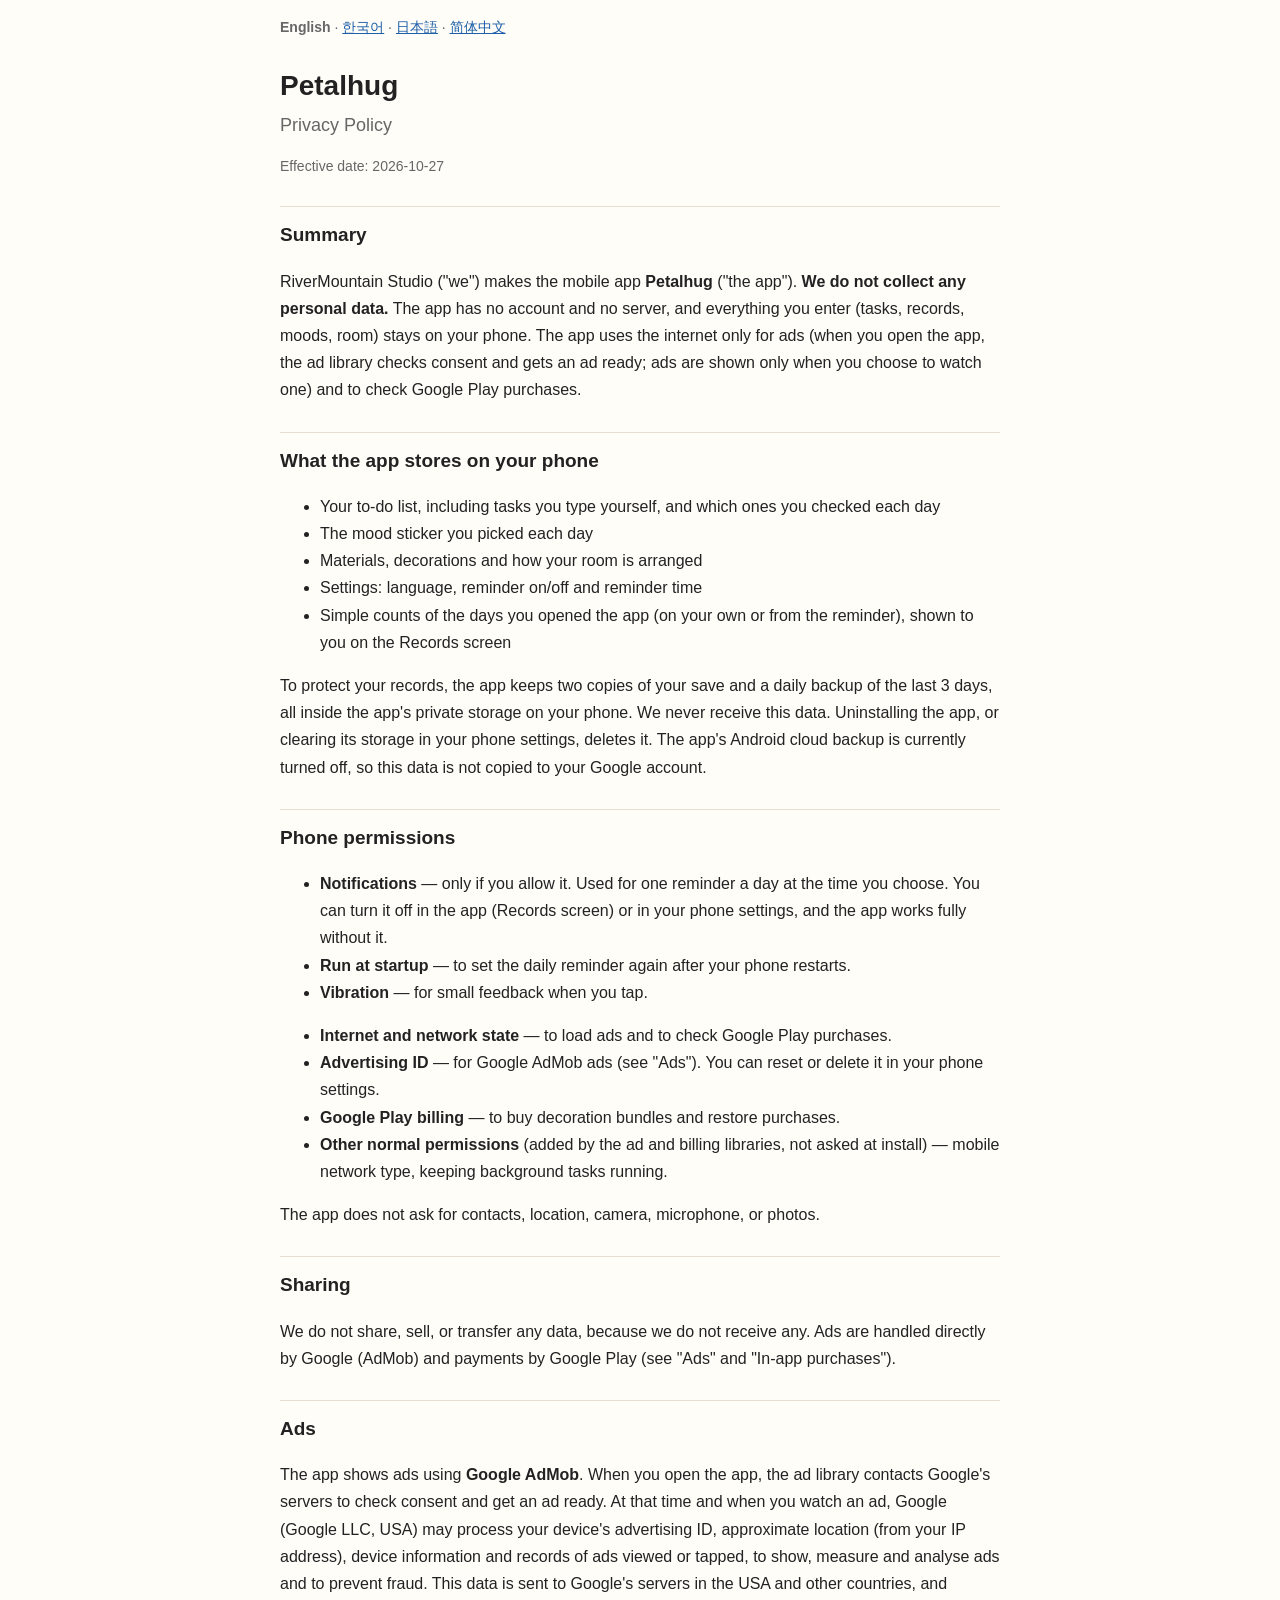
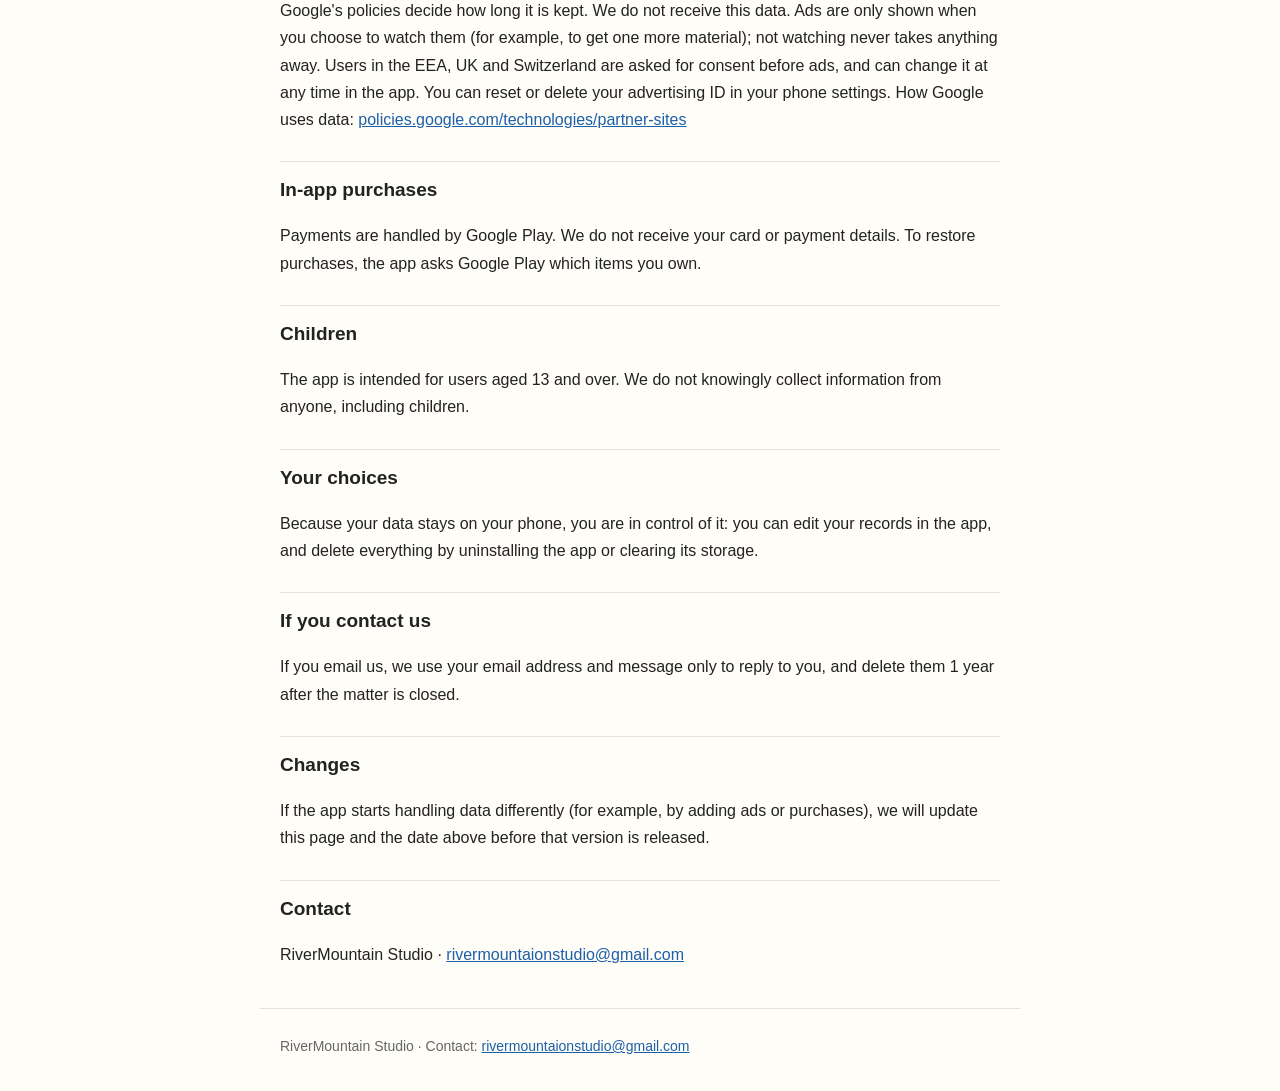
==== index.html @ 533d4680 "Privacy policy (en/ko/ja/zh)" ====
<!doctype html>
<html lang="en">
<head>
<meta charset="utf-8">
<meta name="viewport" content="width=device-width, initial-scale=1">
<meta name="robots" content="index,follow">
<title>Petalhug — Privacy Policy</title>
<link rel="stylesheet" href="style.css">
</head>
<body>
<header>
<nav class="langs" aria-label="Language"><strong>English</strong> · <a href="ko.html" hreflang="ko">한국어</a> · <a href="ja.html" hreflang="ja">日本語</a> · <a href="zh.html" hreflang="zh-Hans">简体中文</a></nav>
</header>
<main>
<h1>Petalhug<br><span class="sub">Privacy Policy</span></h1>
<p class="date">Effective date: 2026-10-27</p>
<section>
<h2>Summary</h2>
<p>RiverMountain Studio ("we") makes the mobile app <strong>Petalhug</strong> ("the app"). <strong>We do not collect any personal data.</strong> The app has no account and no server, and everything you enter (tasks, records, moods, room) stays on your phone. The app uses the internet only for ads (when you open the app, the ad library checks consent and gets an ad ready; ads are shown only when you choose to watch one) and to check Google Play purchases.</p>
</section>
<section>
<h2>What the app stores on your phone</h2>
<ul><li>Your to-do list, including tasks you type yourself, and which ones you checked each day</li><li>The mood sticker you picked each day</li><li>Materials, decorations and how your room is arranged</li><li>Settings: language, reminder on/off and reminder time</li><li>Simple counts of the days you opened the app (on your own or from the reminder), shown to you on the Records screen</li></ul><p>To protect your records, the app keeps two copies of your save and a daily backup of the last 3 days, all inside the app's private storage on your phone. We never receive this data. Uninstalling the app, or clearing its storage in your phone settings, deletes it. The app's Android cloud backup is currently turned off, so this data is not copied to your Google account.</p>
</section>
<section>
<h2>Phone permissions</h2>
<ul><li><strong>Notifications</strong> — only if you allow it. Used for one reminder a day at the time you choose. You can turn it off in the app (Records screen) or in your phone settings, and the app works fully without it.</li><li><strong>Run at startup</strong> — to set the daily reminder again after your phone restarts.</li><li><strong>Vibration</strong> — for small feedback when you tap.</li></ul><ul><li><strong>Internet and network state</strong> — to load ads and to check Google Play purchases.</li><li><strong>Advertising ID</strong> — for Google AdMob ads (see "Ads"). You can reset or delete it in your phone settings.</li><li><strong>Google Play billing</strong> — to buy decoration bundles and restore purchases.</li><li><strong>Other normal permissions</strong> (added by the ad and billing libraries, not asked at install) — mobile network type, keeping background tasks running.</li></ul><p>The app does not ask for contacts, location, camera, microphone, or photos.</p>
</section>
<section>
<h2>Sharing</h2>
<p>We do not share, sell, or transfer any data, because we do not receive any. Ads are handled directly by Google (AdMob) and payments by Google Play (see "Ads" and "In-app purchases").</p>
</section>
<section data-when="ads">
<h2>Ads</h2>
<p>The app shows ads using <strong>Google AdMob</strong>. When you open the app, the ad library contacts Google's servers to check consent and get an ad ready. At that time and when you watch an ad, Google (Google LLC, USA) may process your device's advertising ID, approximate location (from your IP address), device information and records of ads viewed or tapped, to show, measure and analyse ads and to prevent fraud. This data is sent to Google's servers in the USA and other countries, and Google's policies decide how long it is kept. We do not receive this data. Ads are only shown when you choose to watch them (for example, to get one more material); not watching never takes anything away. Users in the EEA, UK and Switzerland are asked for consent before ads, and can change it at any time in the app. You can reset or delete your advertising ID in your phone settings. How Google uses data: <a href="https://policies.google.com/technologies/partner-sites">policies.google.com/technologies/partner-sites</a></p>
</section>
<section data-when="purchases">
<h2>In-app purchases</h2>
<p>Payments are handled by Google Play. We do not receive your card or payment details. To restore purchases, the app asks Google Play which items you own.</p>
</section>
<section hidden data-when="cloudbackup">
<h2>Cloud backup</h2>
<p>If Android backup is turned on for your phone, Android may back up the app's save to your Google account so you can restore it on a new phone. This is handled by Google under your Google account settings; we cannot access it.</p>
</section>
<section>
<h2>Children</h2>
<p>The app is intended for users aged 13 and over. We do not knowingly collect information from anyone, including children.</p>
</section>
<section>
<h2>Your choices</h2>
<p>Because your data stays on your phone, you are in control of it: you can edit your records in the app, and delete everything by uninstalling the app or clearing its storage.</p>
</section>
<section>
<h2>If you contact us</h2>
<p>If you email us, we use your email address and message only to reply to you, and delete them 1 year after the matter is closed.</p>
</section>
<section>
<h2>Changes</h2>
<p>If the app starts handling data differently (for example, by adding ads or purchases), we will update this page and the date above before that version is released.</p>
</section>
<section>
<h2>Contact</h2>
<p>RiverMountain Studio · <a href="mailto:rivermountaionstudio@gmail.com">rivermountaionstudio@gmail.com</a></p>
</section>
</main>
<footer>
<p>RiverMountain Studio · Contact: <a href="mailto:rivermountaionstudio@gmail.com">rivermountaionstudio@gmail.com</a></p>
</footer>
</body>
</html>
---- style.css ----
/* No external fonts or scripts on purpose (privacy page must not track). */
:root { color-scheme: light dark; --fg:#222; --bg:#fffdf8; --muted:#666; --line:#e6dfd2; --link:#1d5fa8; --note:#fff4d6; }
@media (prefers-color-scheme: dark) { :root { --fg:#eee; --bg:#1b1a18; --muted:#aaa; --line:#3a3630; --link:#8cc0ff; --note:#3a3220; } }
* { box-sizing: border-box; }
body { margin:0; background:var(--bg); color:var(--fg); font: 16px/1.7 -apple-system, BlinkMacSystemFont, "Segoe UI", "Apple SD Gothic Neo", "Malgun Gothic", "Hiragino Sans", "Yu Gothic", "PingFang SC", "Microsoft YaHei", sans-serif; }
header, main, footer { max-width: 760px; margin: 0 auto; padding: 0 20px; }
header { padding-top: 16px; }
.langs { font-size: 14px; color: var(--muted); }
a { color: var(--link); }
h1 { font-size: 28px; line-height: 1.3; margin: 28px 0 8px; }
h1 .sub { font-size: 18px; font-weight: 500; color: var(--muted); }
h2 { font-size: 19px; margin: 28px 0 6px; padding-top: 12px; border-top: 1px solid var(--line); }
.date, .crumb, .small { font-size: 14px; color: var(--muted); }
.note { background: var(--note); padding: 8px 12px; border-radius: 6px; font-size: 14px; }
ul.products { padding-left: 20px; }
ul.products li { margin: 10px 0; }
code { font-size: 15px; }
footer { margin: 40px auto 32px; padding-top: 12px; border-top: 1px solid var(--line); font-size: 14px; color: var(--muted); }
main, footer { overflow-wrap: anywhere; }
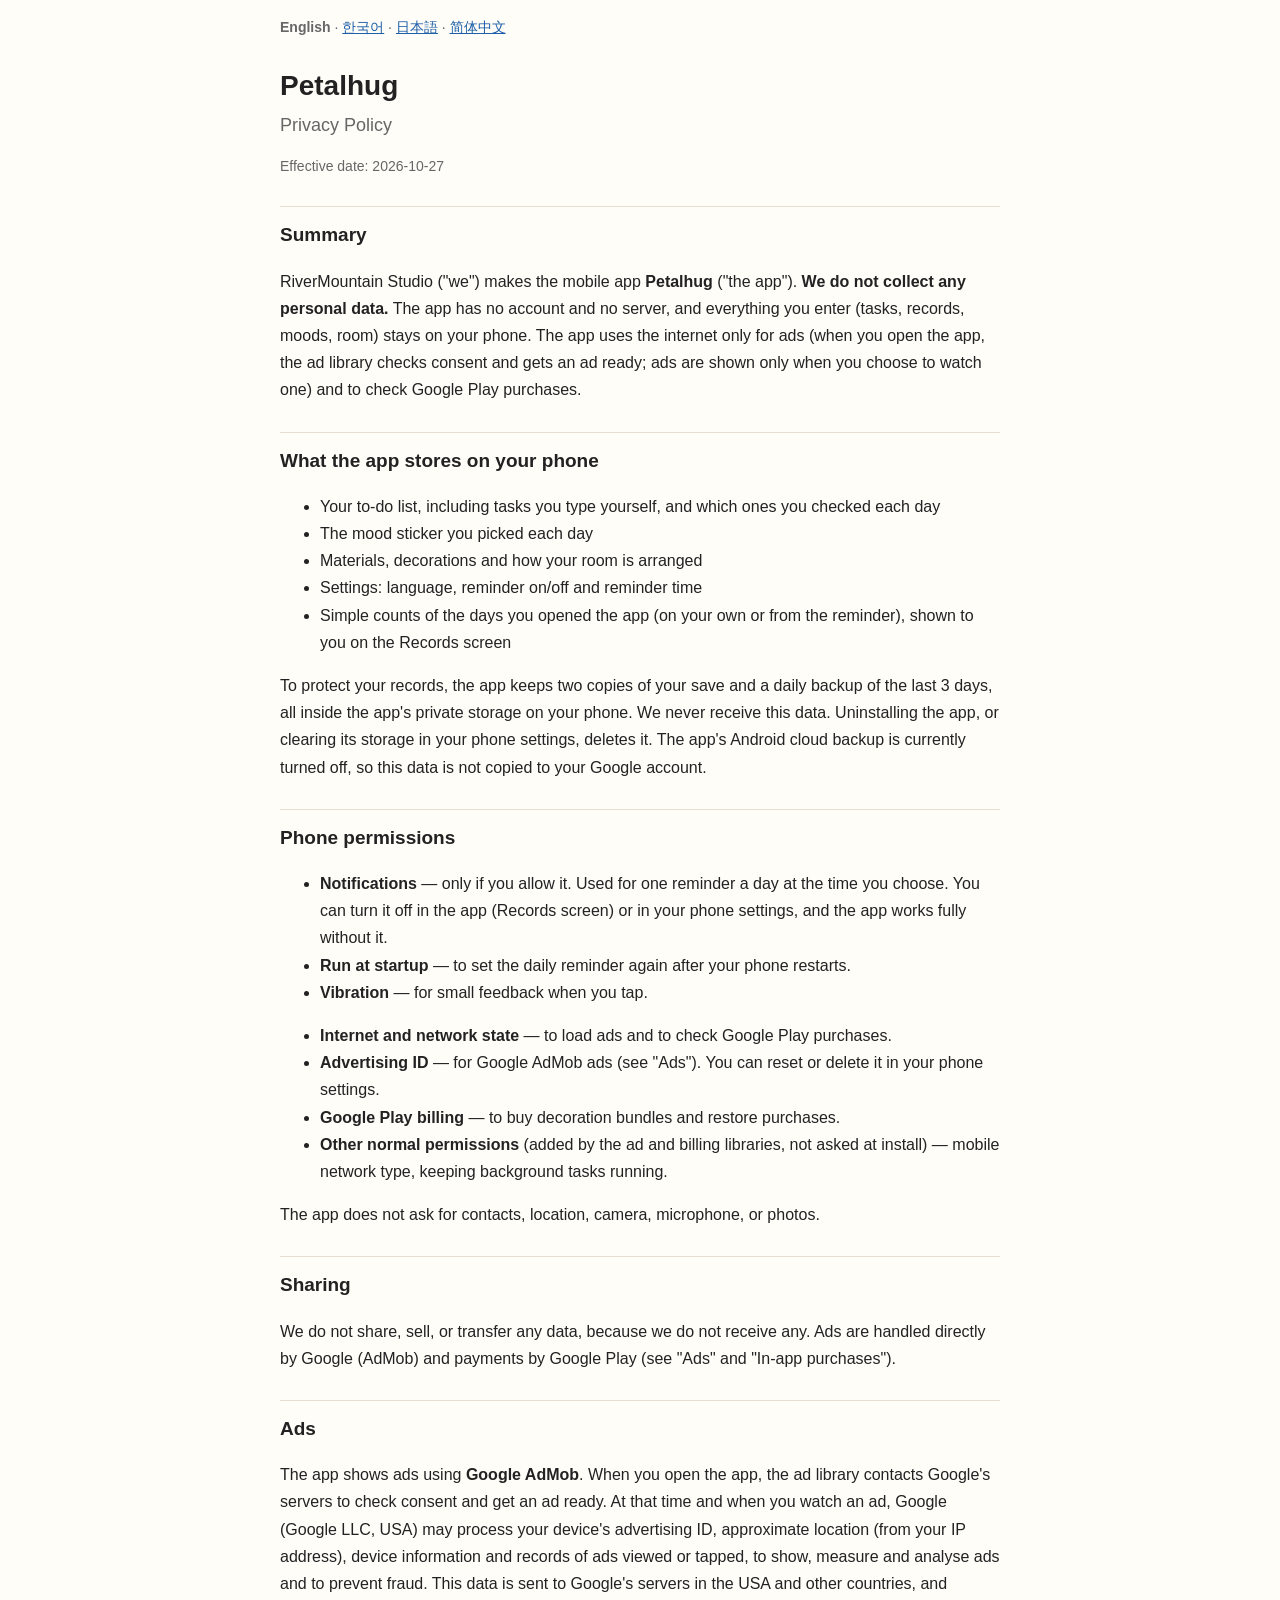
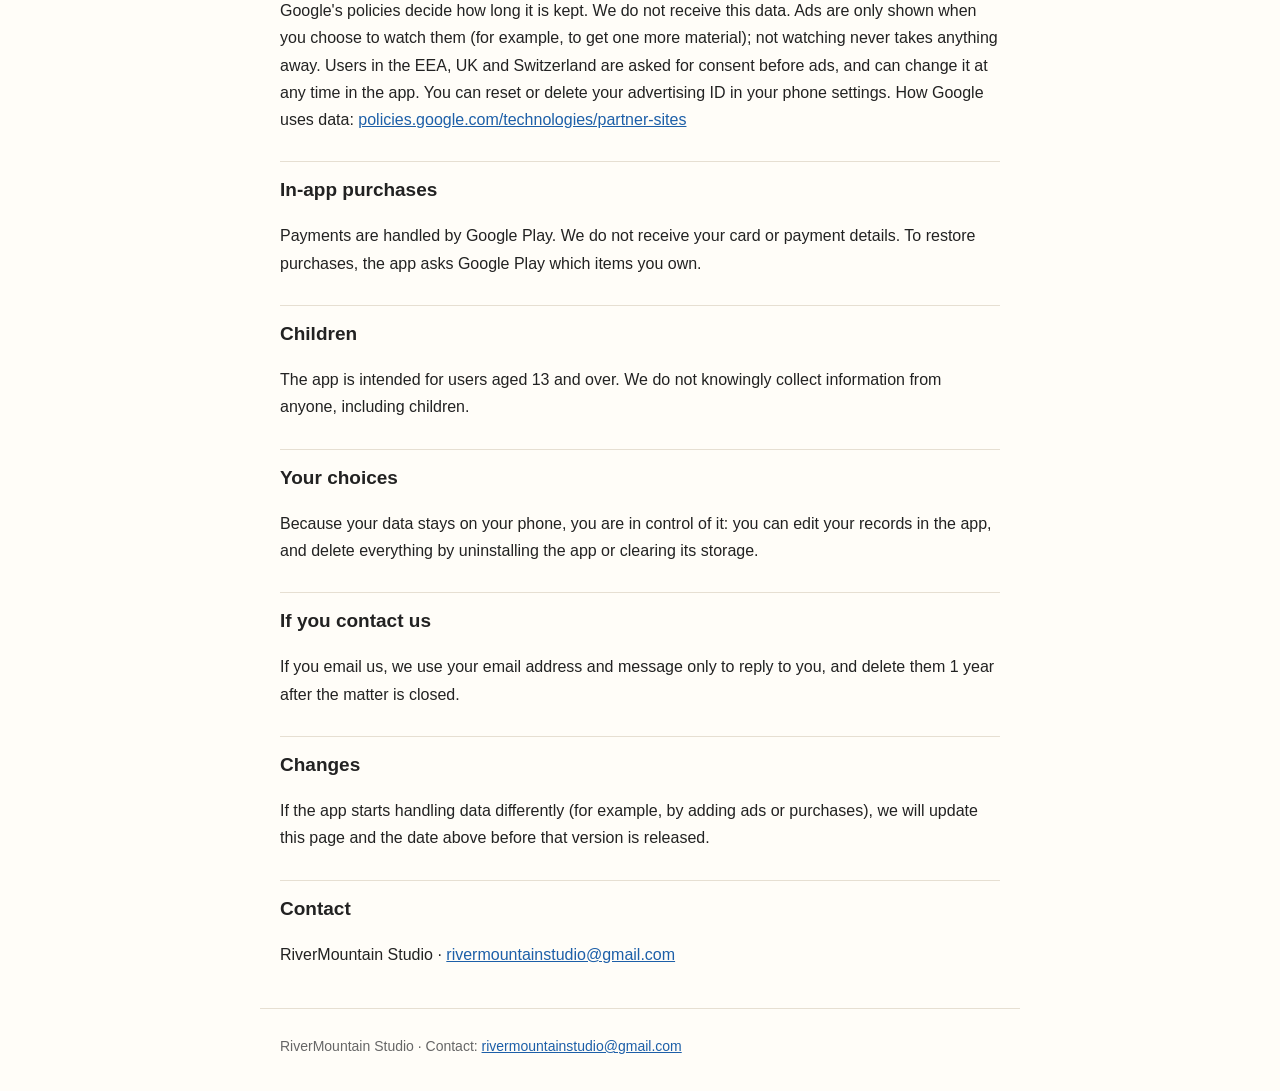
==== commit 69e08161: "Contact email" ====
--- a/index.html
+++ b/index.html
@@ -60,11 +60,11 @@
 </section>
 <section>
 <h2>Contact</h2>
-<p>RiverMountain Studio · <a href="mailto:rivermountaionstudio@gmail.com">rivermountaionstudio@gmail.com</a></p>
+<p>RiverMountain Studio · <a href="mailto:rivermountainstudio@gmail.com">rivermountainstudio@gmail.com</a></p>
 </section>
 </main>
 <footer>
-<p>RiverMountain Studio · Contact: <a href="mailto:rivermountaionstudio@gmail.com">rivermountaionstudio@gmail.com</a></p>
+<p>RiverMountain Studio · Contact: <a href="mailto:rivermountainstudio@gmail.com">rivermountainstudio@gmail.com</a></p>
 </footer>
 </body>
 </html>
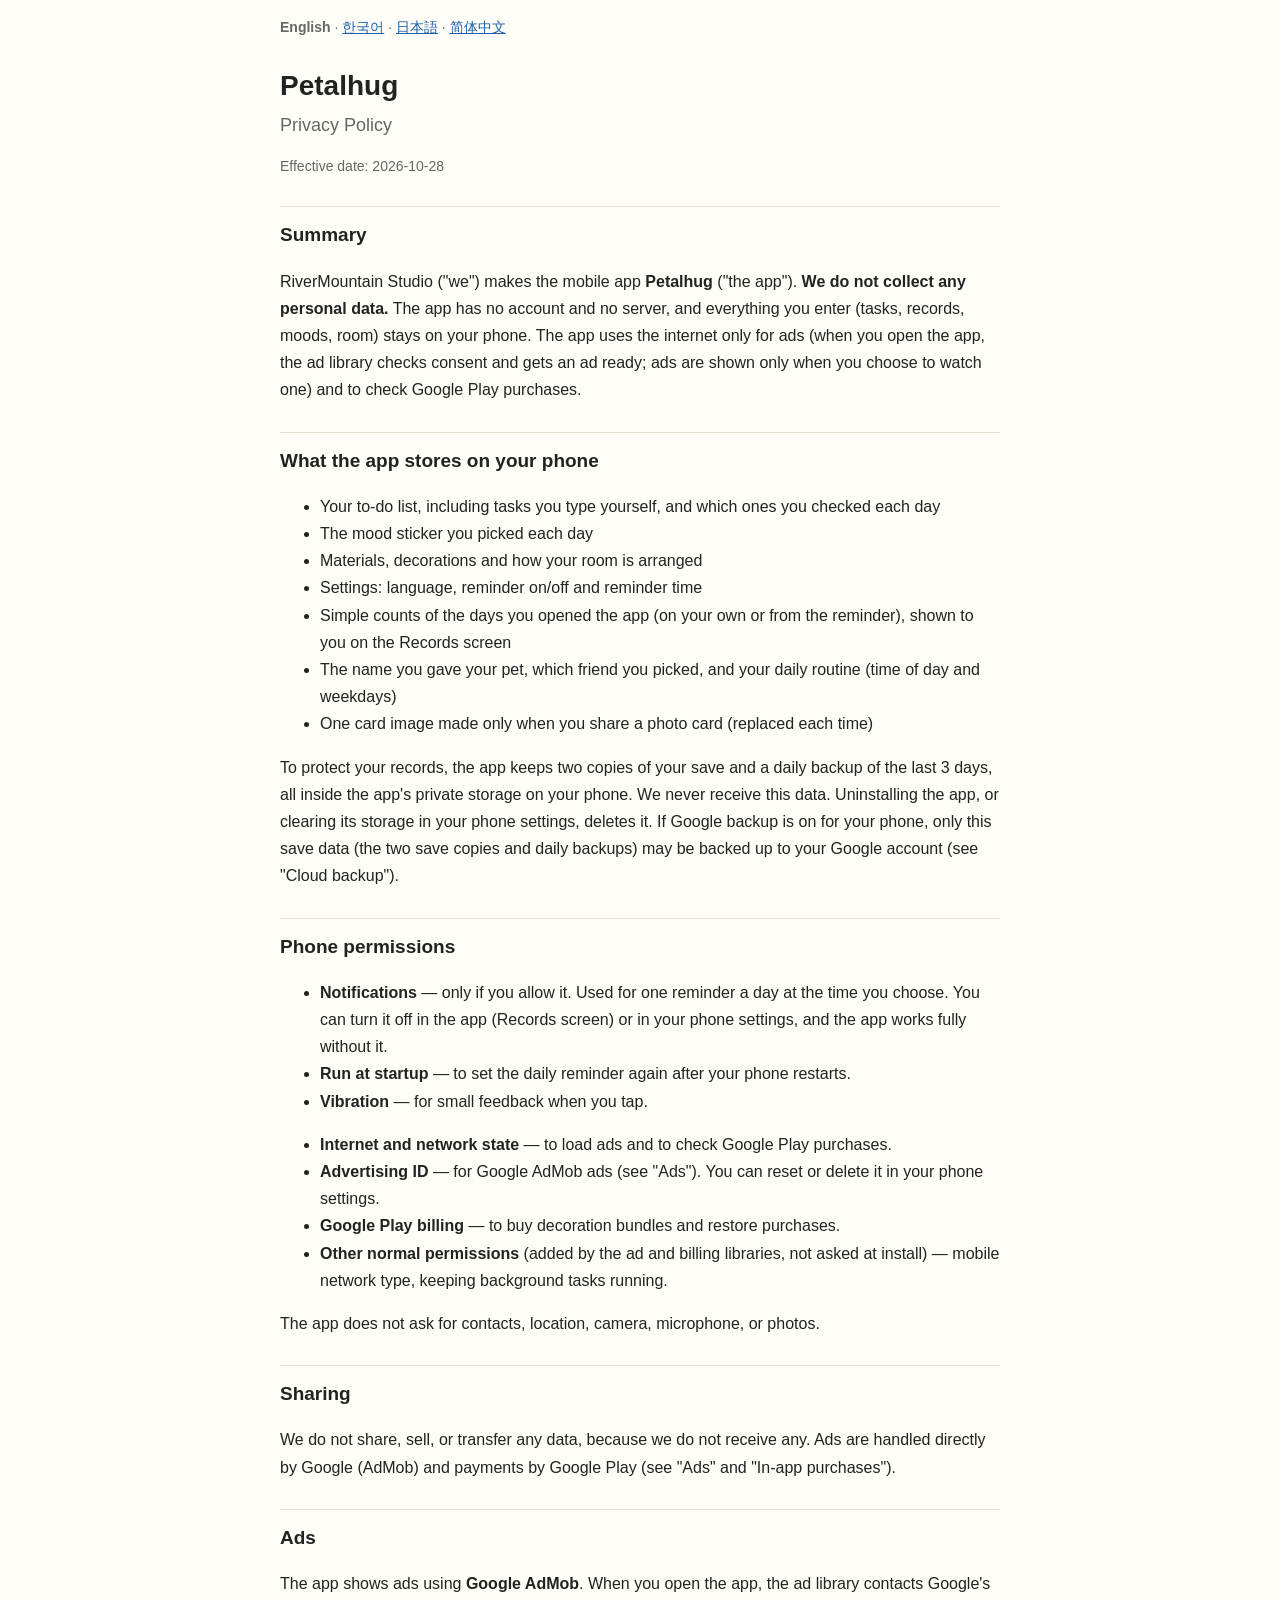
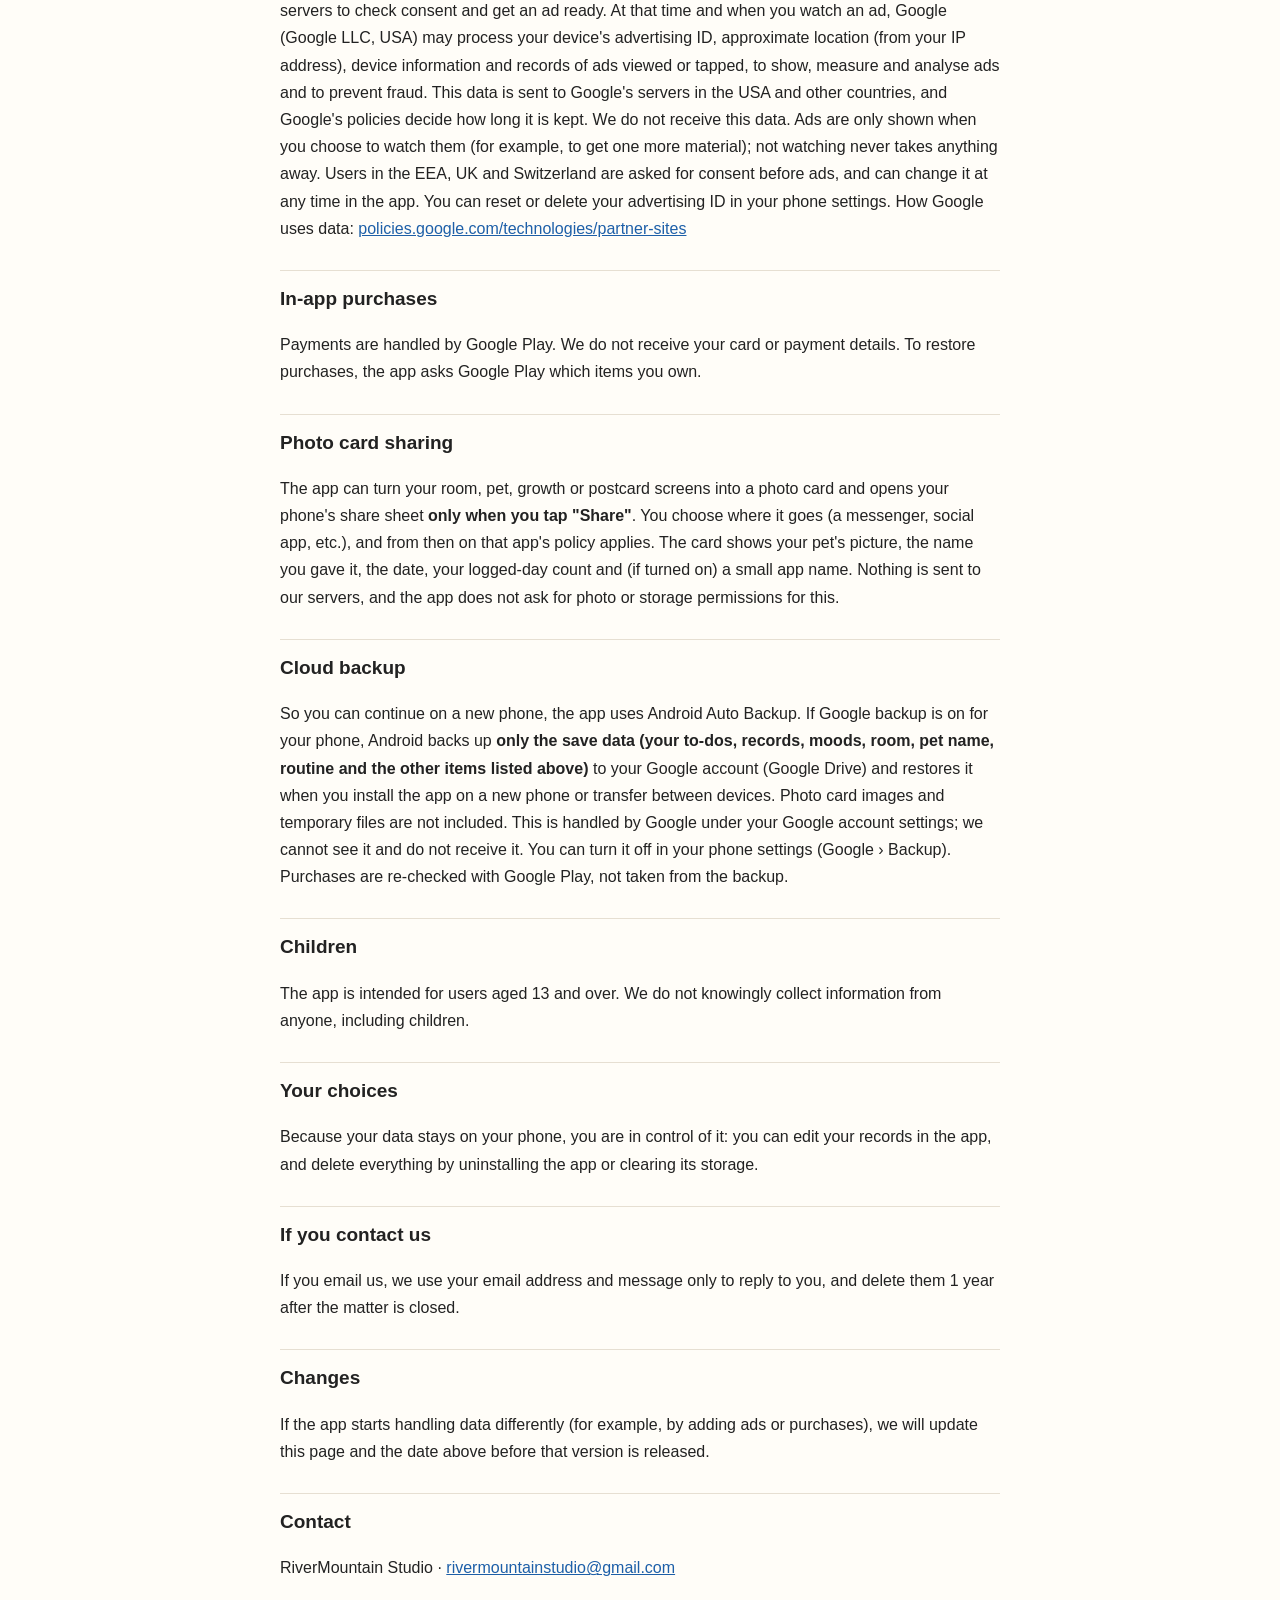
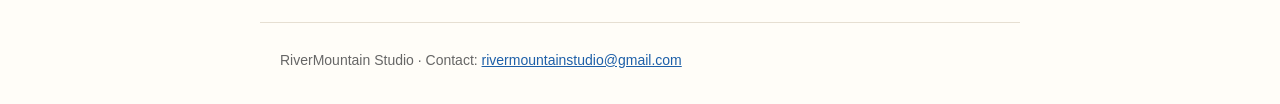
==== commit e78d757a: "Privacy policy: routines, pet names, share cards, auto backup" ====
--- a/index.html
+++ b/index.html
@@ -13,14 +13,14 @@
 </header>
 <main>
 <h1>Petalhug<br><span class="sub">Privacy Policy</span></h1>
-<p class="date">Effective date: 2026-10-27</p>
+<p class="date">Effective date: 2026-10-28</p>
 <section>
 <h2>Summary</h2>
 <p>RiverMountain Studio ("we") makes the mobile app <strong>Petalhug</strong> ("the app"). <strong>We do not collect any personal data.</strong> The app has no account and no server, and everything you enter (tasks, records, moods, room) stays on your phone. The app uses the internet only for ads (when you open the app, the ad library checks consent and gets an ad ready; ads are shown only when you choose to watch one) and to check Google Play purchases.</p>
 </section>
 <section>
 <h2>What the app stores on your phone</h2>
-<ul><li>Your to-do list, including tasks you type yourself, and which ones you checked each day</li><li>The mood sticker you picked each day</li><li>Materials, decorations and how your room is arranged</li><li>Settings: language, reminder on/off and reminder time</li><li>Simple counts of the days you opened the app (on your own or from the reminder), shown to you on the Records screen</li></ul><p>To protect your records, the app keeps two copies of your save and a daily backup of the last 3 days, all inside the app's private storage on your phone. We never receive this data. Uninstalling the app, or clearing its storage in your phone settings, deletes it. The app's Android cloud backup is currently turned off, so this data is not copied to your Google account.</p>
+<ul><li>Your to-do list, including tasks you type yourself, and which ones you checked each day</li><li>The mood sticker you picked each day</li><li>Materials, decorations and how your room is arranged</li><li>Settings: language, reminder on/off and reminder time</li><li>Simple counts of the days you opened the app (on your own or from the reminder), shown to you on the Records screen</li><li>The name you gave your pet, which friend you picked, and your daily routine (time of day and weekdays)</li><li>One card image made only when you share a photo card (replaced each time)</li></ul><p>To protect your records, the app keeps two copies of your save and a daily backup of the last 3 days, all inside the app's private storage on your phone. We never receive this data. Uninstalling the app, or clearing its storage in your phone settings, deletes it. If Google backup is on for your phone, only this save data (the two save copies and daily backups) may be backed up to your Google account (see "Cloud backup").</p>
 </section>
 <section>
 <h2>Phone permissions</h2>
@@ -38,9 +38,13 @@
 <h2>In-app purchases</h2>
 <p>Payments are handled by Google Play. We do not receive your card or payment details. To restore purchases, the app asks Google Play which items you own.</p>
 </section>
-<section hidden data-when="cloudbackup">
+<section>
+<h2>Photo card sharing</h2>
+<p>The app can turn your room, pet, growth or postcard screens into a photo card and opens your phone's share sheet <strong>only when you tap "Share"</strong>. You choose where it goes (a messenger, social app, etc.), and from then on that app's policy applies. The card shows your pet's picture, the name you gave it, the date, your logged-day count and (if turned on) a small app name. Nothing is sent to our servers, and the app does not ask for photo or storage permissions for this.</p>
+</section>
+<section data-when="cloudbackup">
 <h2>Cloud backup</h2>
-<p>If Android backup is turned on for your phone, Android may back up the app's save to your Google account so you can restore it on a new phone. This is handled by Google under your Google account settings; we cannot access it.</p>
+<p>So you can continue on a new phone, the app uses Android Auto Backup. If Google backup is on for your phone, Android backs up <strong>only the save data (your to-dos, records, moods, room, pet name, routine and the other items listed above)</strong> to your Google account (Google Drive) and restores it when you install the app on a new phone or transfer between devices. Photo card images and temporary files are not included. This is handled by Google under your Google account settings; we cannot see it and do not receive it. You can turn it off in your phone settings (Google › Backup). Purchases are re-checked with Google Play, not taken from the backup.</p>
 </section>
 <section>
 <h2>Children</h2>
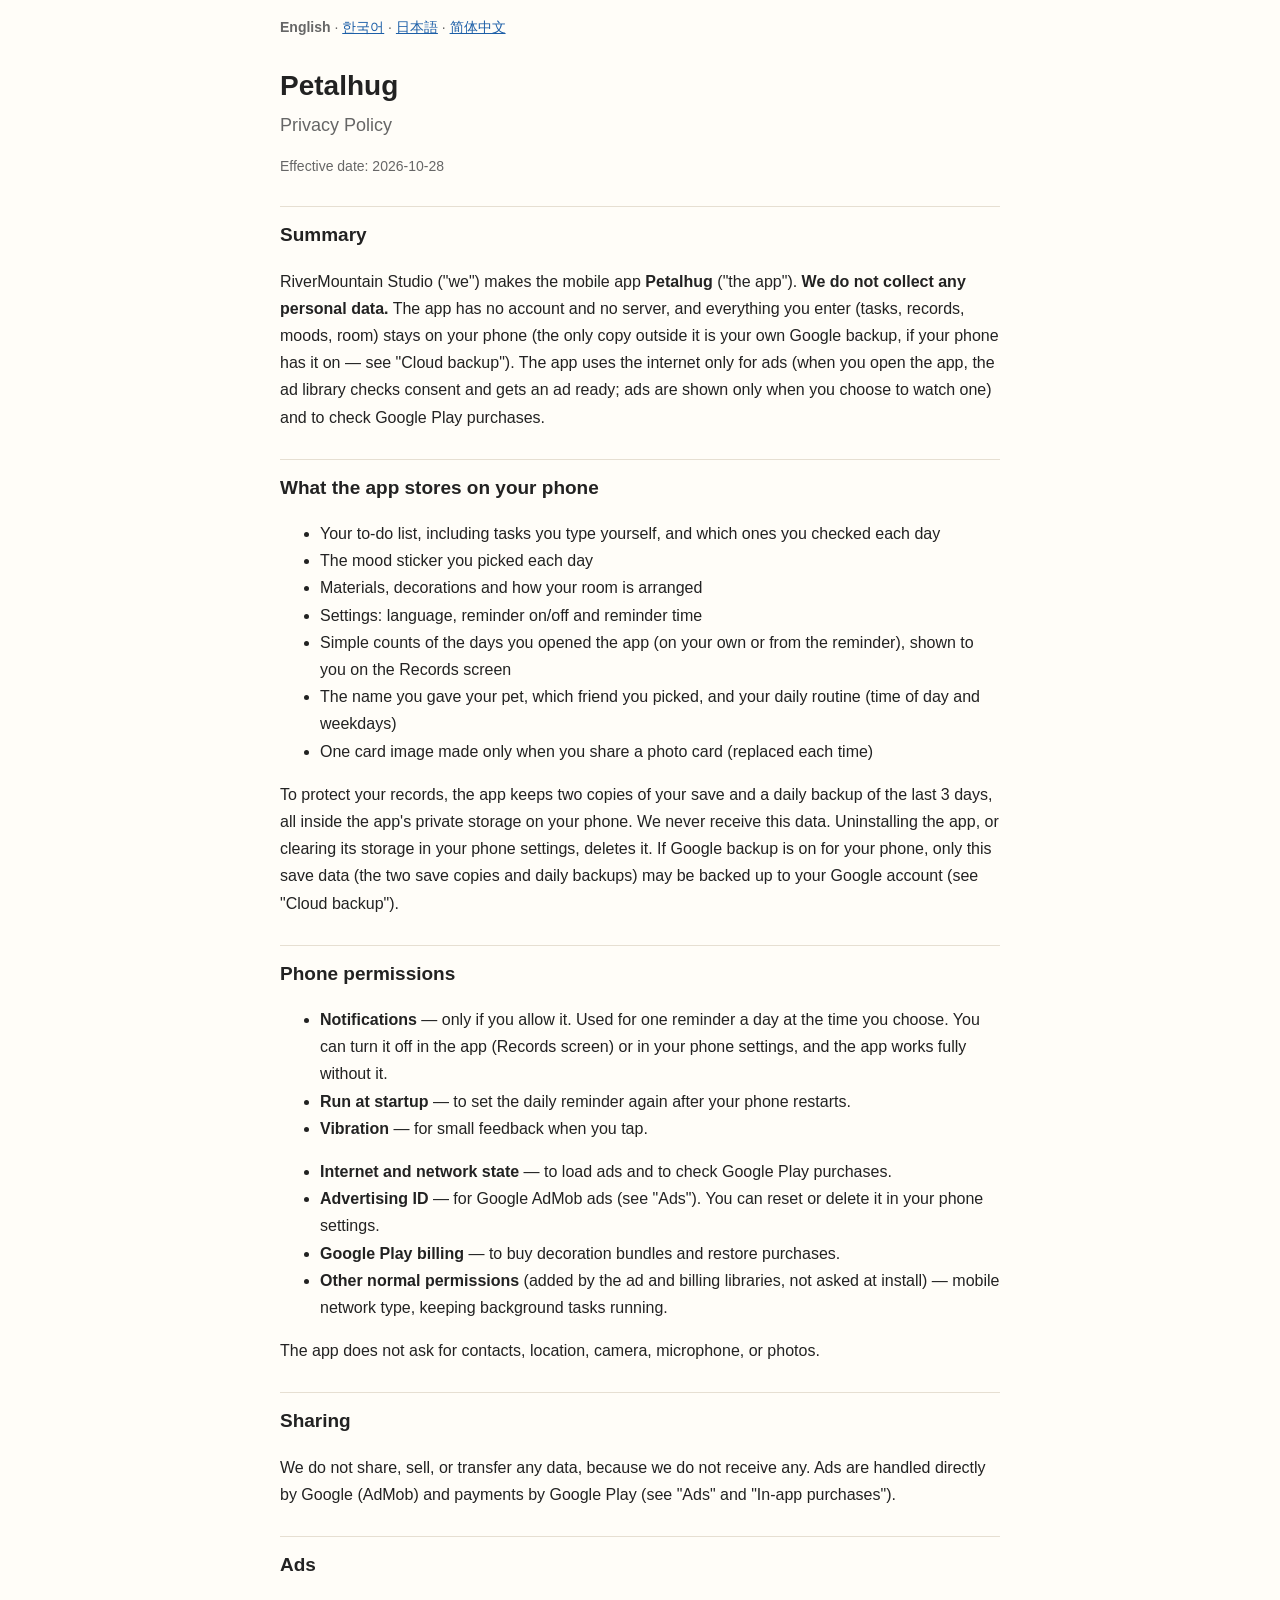
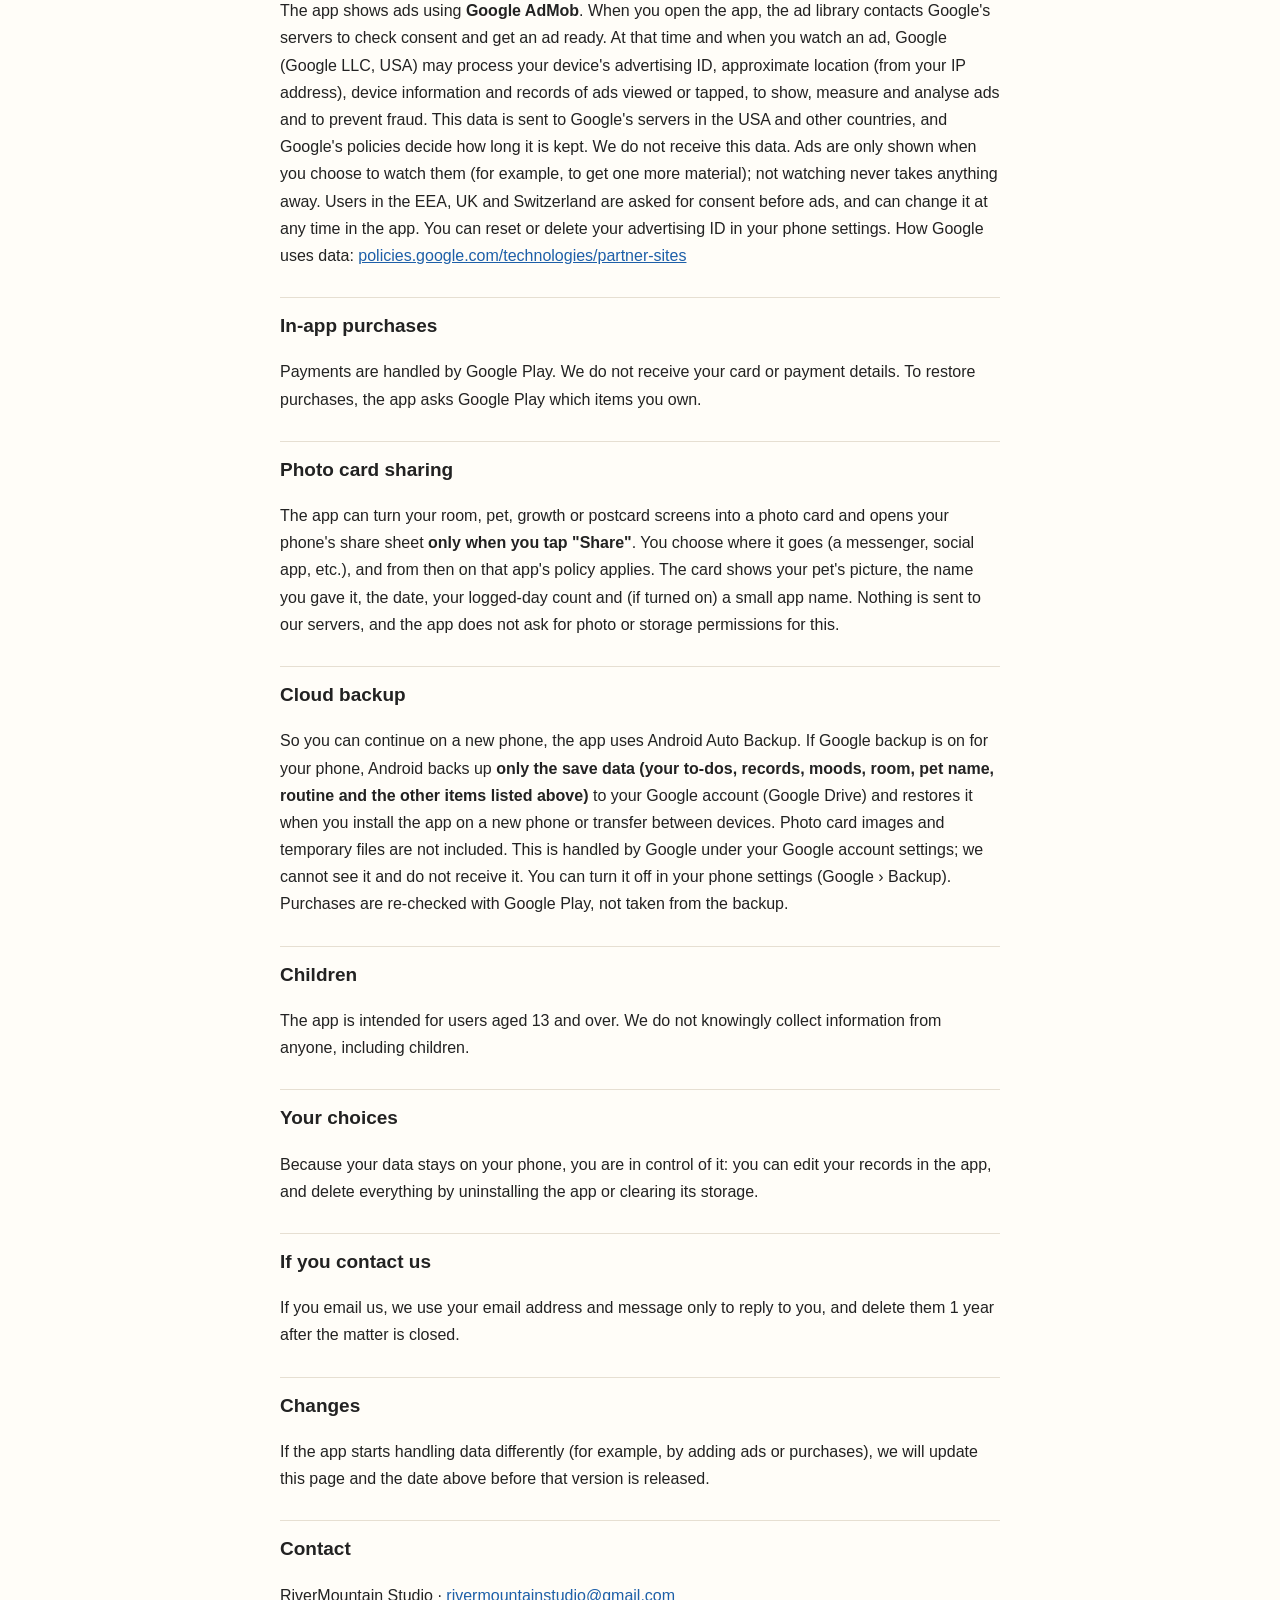
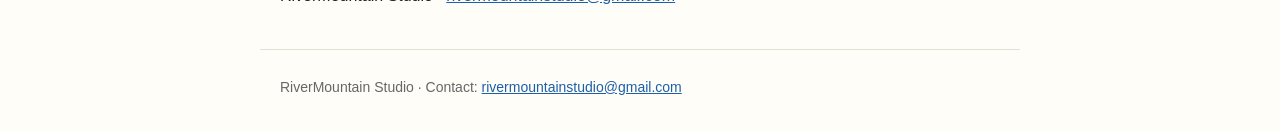
==== commit 94bcbb22: "Privacy policy: clarify backup copy in summary" ====
--- a/index.html
+++ b/index.html
@@ -16,7 +16,7 @@
 <p class="date">Effective date: 2026-10-28</p>
 <section>
 <h2>Summary</h2>
-<p>RiverMountain Studio ("we") makes the mobile app <strong>Petalhug</strong> ("the app"). <strong>We do not collect any personal data.</strong> The app has no account and no server, and everything you enter (tasks, records, moods, room) stays on your phone. The app uses the internet only for ads (when you open the app, the ad library checks consent and gets an ad ready; ads are shown only when you choose to watch one) and to check Google Play purchases.</p>
+<p>RiverMountain Studio ("we") makes the mobile app <strong>Petalhug</strong> ("the app"). <strong>We do not collect any personal data.</strong> The app has no account and no server, and everything you enter (tasks, records, moods, room) stays on your phone (the only copy outside it is your own Google backup, if your phone has it on — see "Cloud backup"). The app uses the internet only for ads (when you open the app, the ad library checks consent and gets an ad ready; ads are shown only when you choose to watch one) and to check Google Play purchases.</p>
 </section>
 <section>
 <h2>What the app stores on your phone</h2>
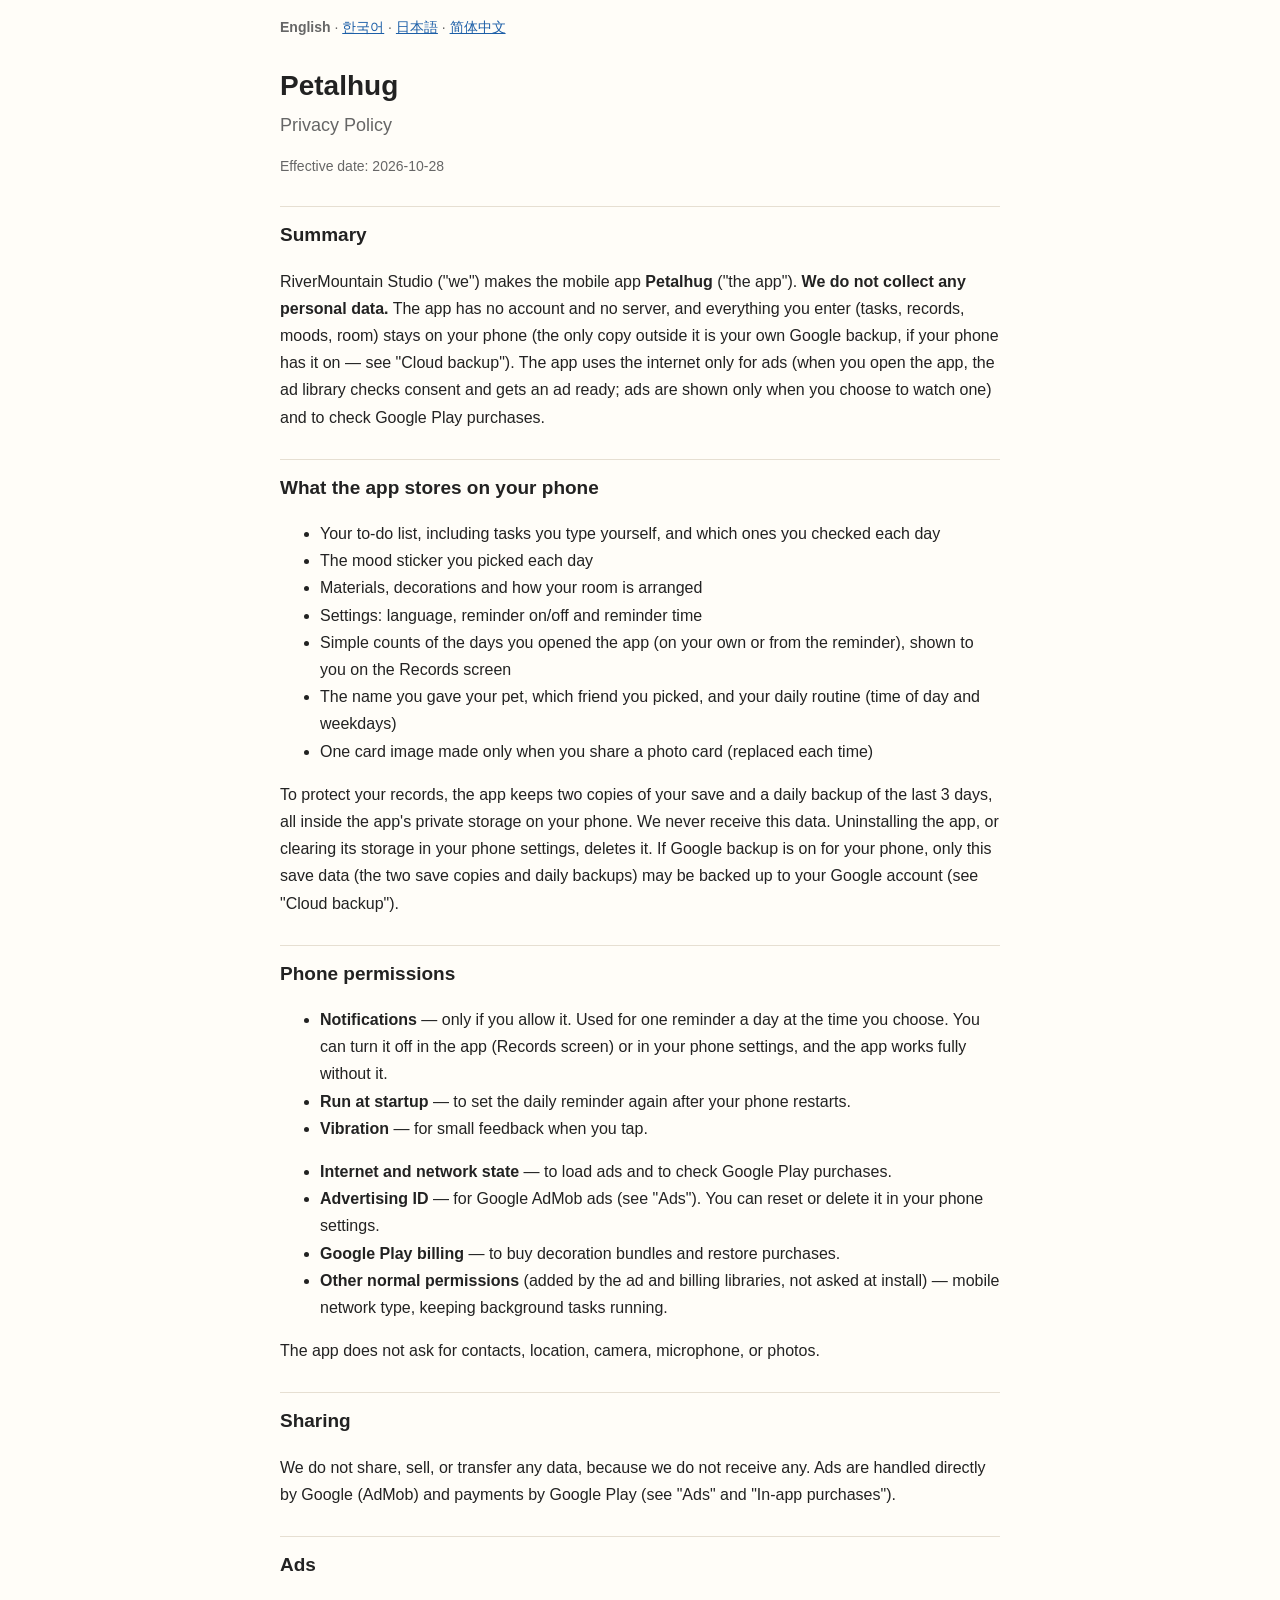
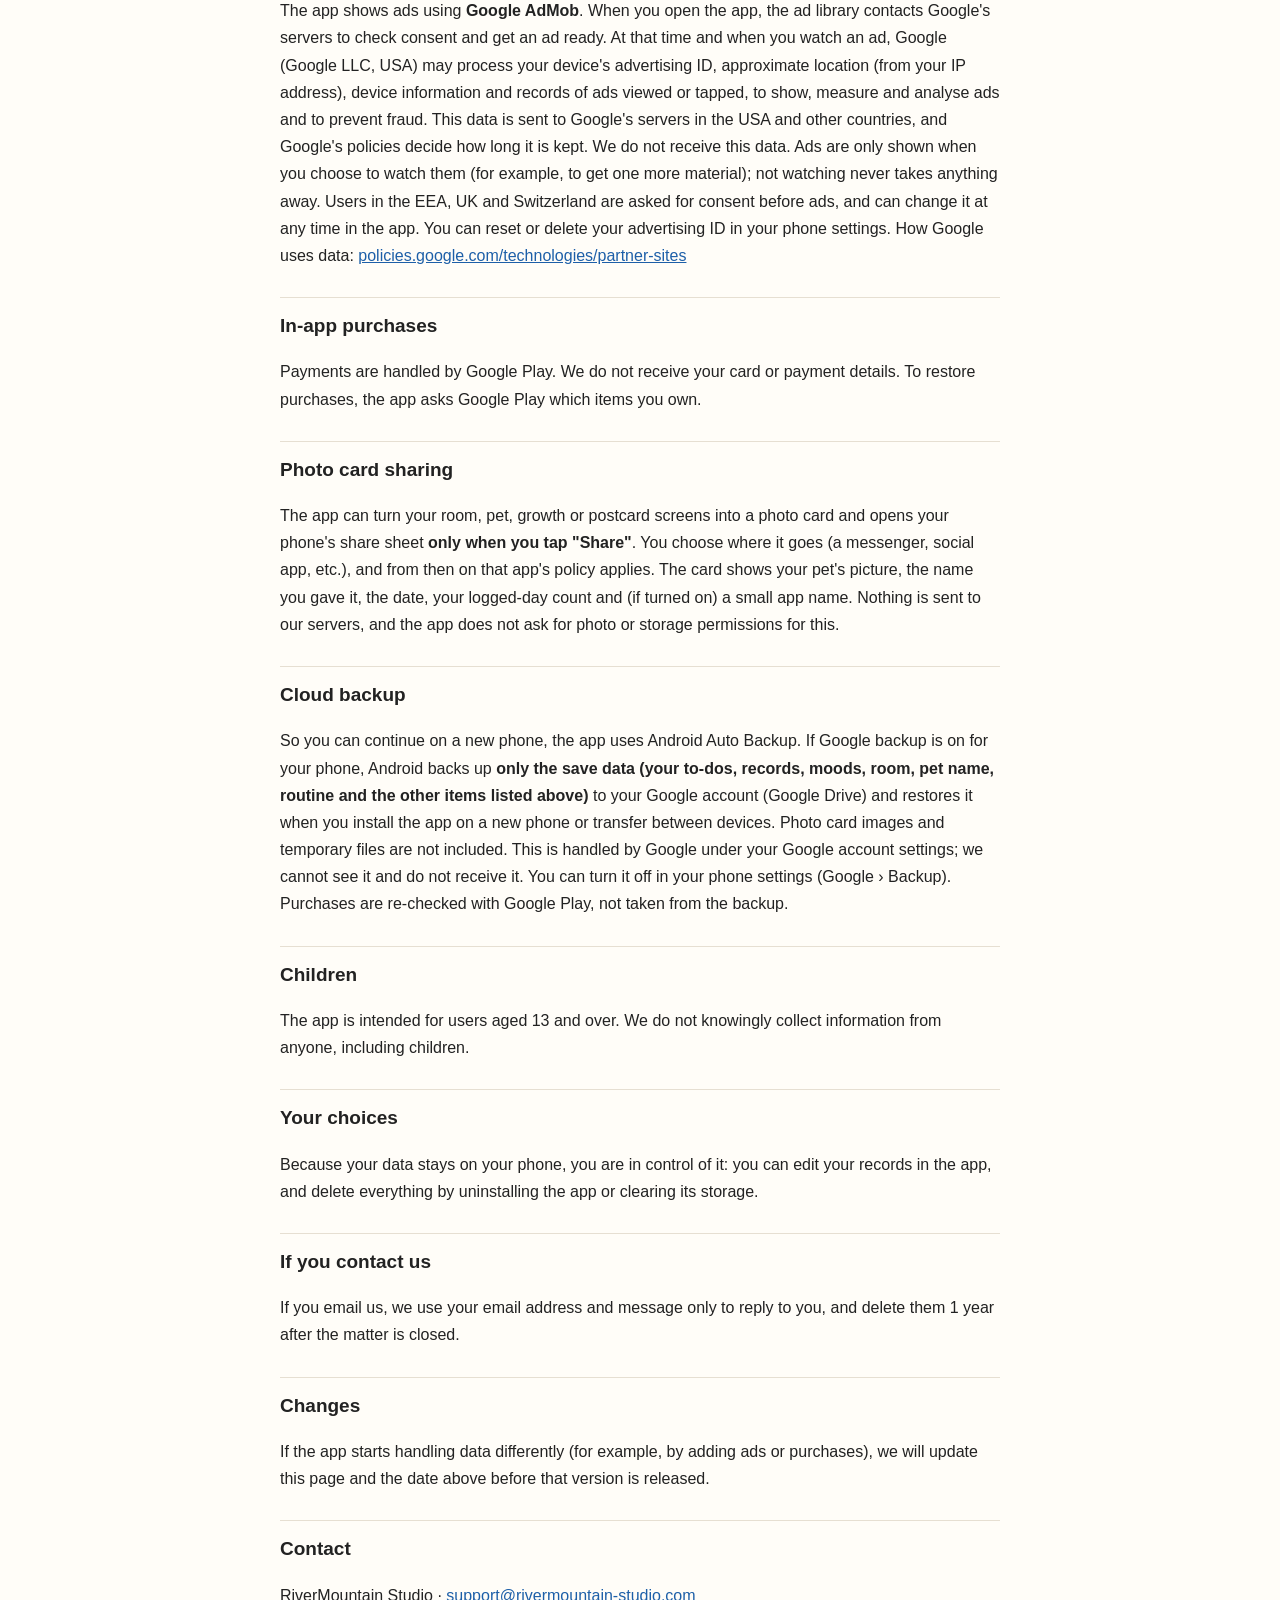
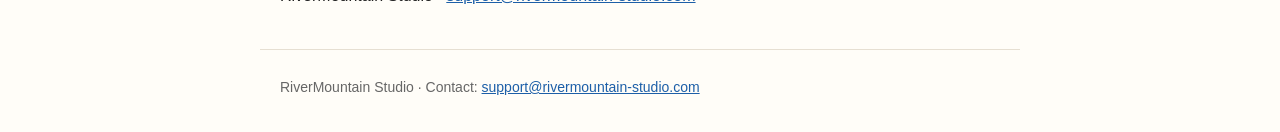
==== commit 8bdefcfe: "Contact email: support@rivermountain-studio.com" ====
--- a/index.html
+++ b/index.html
@@ -64,11 +64,11 @@
 </section>
 <section>
 <h2>Contact</h2>
-<p>RiverMountain Studio · <a href="mailto:rivermountainstudio@gmail.com">rivermountainstudio@gmail.com</a></p>
+<p>RiverMountain Studio · <a href="mailto:support@rivermountain-studio.com">support@rivermountain-studio.com</a></p>
 </section>
 </main>
 <footer>
-<p>RiverMountain Studio · Contact: <a href="mailto:rivermountainstudio@gmail.com">rivermountainstudio@gmail.com</a></p>
+<p>RiverMountain Studio · Contact: <a href="mailto:support@rivermountain-studio.com">support@rivermountain-studio.com</a></p>
 </footer>
 </body>
 </html>
